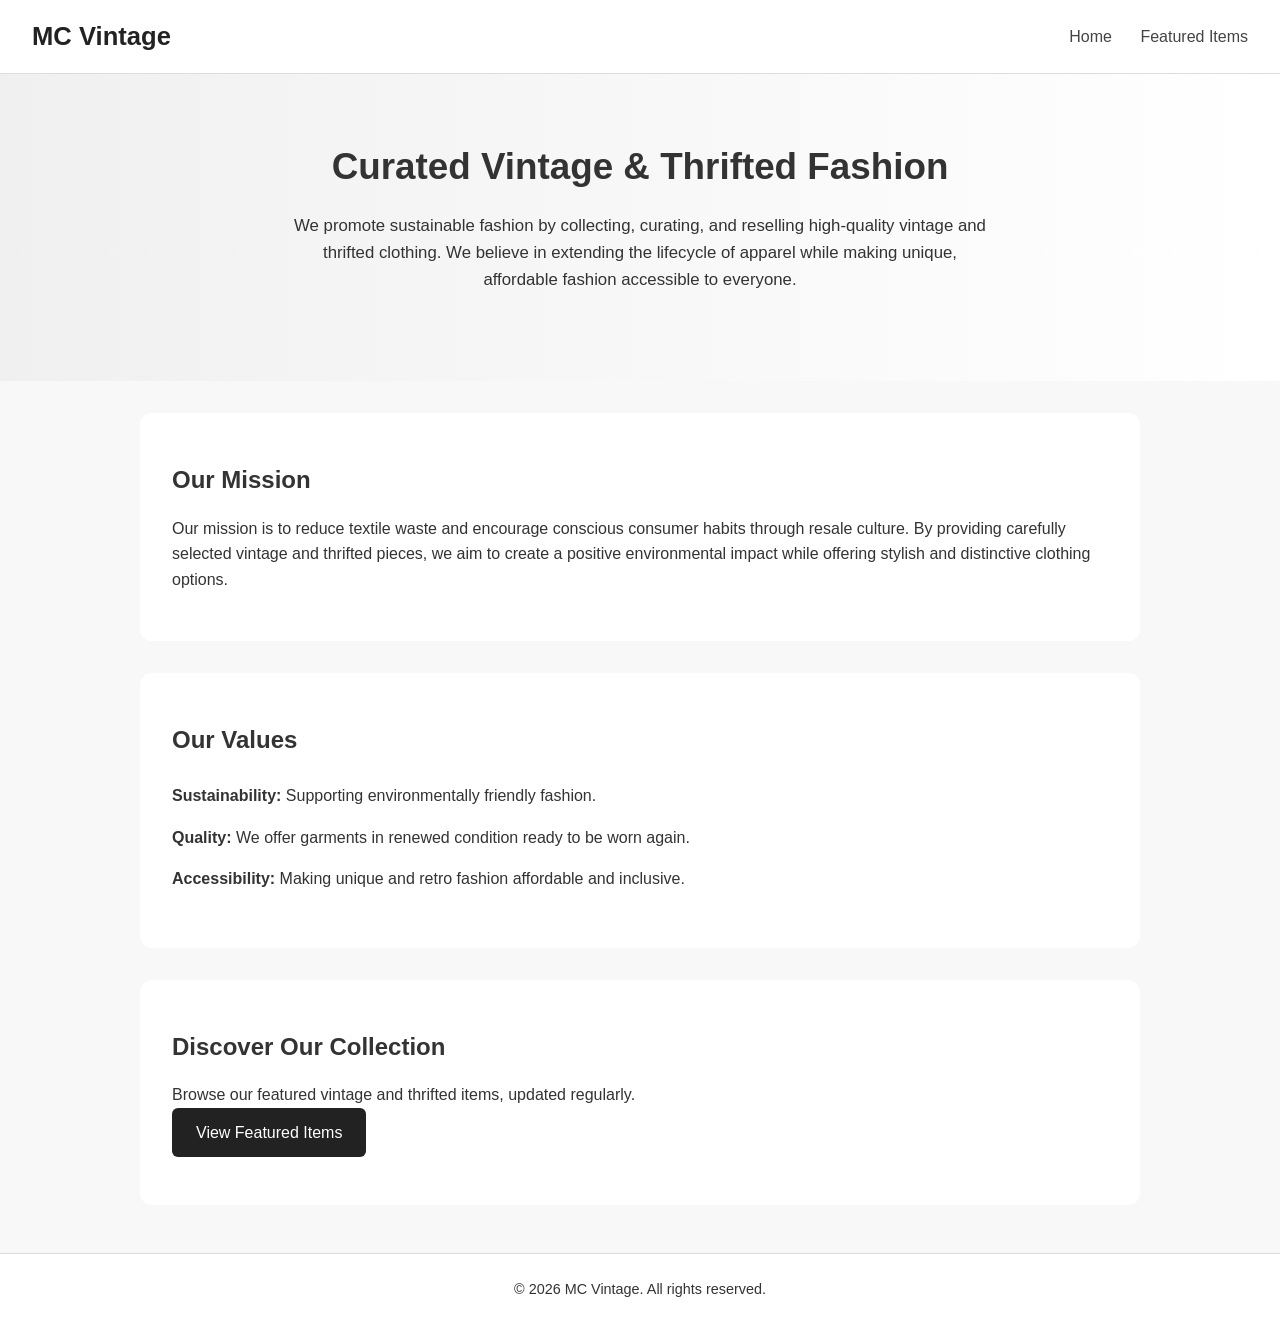
==== index.html @ 59627b0b "Update and rename indexfinal.html to index.html" ====
<!DOCTYPE html>
<html lang="en">
<head>
    <meta charset="UTF-8">
    <meta name="viewport" content="width=device-width, initial-scale=1.0">
    <title>MC Vintage | Sustainable Vintage Clothing</title>
    <link rel="stylesheet" href="style.css">
</head>
<body>

    
    <header>
        <h1>MC Vintage</h1>
        <nav>
            <a href="indexfinal.html">Home</a>
            <a href="featured.html">Featured Items</a>
        </nav>
    </header>

    
    <section class="hero">
        <h2>Curated Vintage & Thrifted Fashion</h2>
        <p>
            We promote sustainable fashion by collecting, curating, 
            and reselling high-quality vintage and thrifted clothing. We believe in extending the 
            lifecycle of apparel while making unique, affordable fashion accessible to everyone.
        </p>
        
    </section>

    
    <section class="about">
        <h2>Our Mission</h2>
        <p>
            Our mission is to reduce textile waste and encourage conscious consumer habits through 
            resale culture. By providing carefully selected vintage and thrifted pieces, we aim to 
            create a positive environmental impact while offering stylish and distinctive clothing 
            options.
        </p>
    </section>

    
    <section class="values">
        <h2>Our Values</h2>
        <ul>
            <li><strong>Sustainability:</strong> Supporting environmentally friendly fashion.</li>
            <li><strong>Quality:</strong> We offer garments in renewed condition ready to be worn again.</li>
            <li><strong>Accessibility:</strong> Making unique and retro fashion affordable and inclusive.</li>
        </ul>
    </section>

    
    <section class="cta">
        <h2>Discover Our Collection</h2>
        <p>Browse our featured vintage and thrifted items, updated regularly.</p>
        <a href="featured.html" class="btn">View Featured Items</a>
    </section>

    
    <footer>
        <p>&copy; 2026 MC Vintage. All rights reserved.</p>
    </footer>

</body>
</html>
---- style.css ----
.product-grid {
    display: grid;
    grid-template-columns: repeat(auto-fit, minmax(220px, 1fr));
    gap: 1.5rem;
    padding: 2rem;
}

.product-card {
    border: 1px solid #ddd;
    border-radius: 10px;
    padding: 1rem;
    text-align: center;
    background: #fff;
    transition: transform 0.2s ease, box-shadow 0.2s ease;
}

.product-card:hover {
    transform: translateY(-5px);
    box-shadow: 0 4px 10px rgba(0,0,0,0.1);
}

.product-card img {
    width: 100%;
    border-radius: 8px;
}

.price {
    font-weight: bold;
    color: #444;
}





* {
    margin: 0;
    padding: 0;
    box-sizing: border-box;
    font-family: "Segoe UI", Tahoma, Geneva, Verdana, sans-serif;
}

body {
    background-color: #f8f8f8;
    color: #333;
    line-height: 1.6;
}



header {
    background: #ffffff;
    padding: 1rem 2rem;
    display: flex;
    justify-content: space-between;
    align-items: center;
    border-bottom: 1px solid #ddd;
}

header h1 {
    font-size: 1.6rem;
    color: #222;
}

nav a {
    margin-left: 1.5rem;
    text-decoration: none;
    color: #444;
    font-weight: 500;
}

nav a:hover {
    color: #000;
}



.hero {
    background: linear-gradient(to right, #f0f0f0, #ffffff);
    padding: 4rem 2rem;
    text-align: center;
}

.hero h2 {
    font-size: 2.3rem;
    margin-bottom: 1rem;
}

.hero p {
    max-width: 700px;
    margin: auto;
    margin-bottom: 1.5rem;
    font-size: 1.05rem;
}



.btn {
    display: inline-block;
    padding: 0.75rem 1.5rem;
    background: #222;
    color: #fff;
    border-radius: 6px;
    text-decoration: none;
    transition: background 0.3s ease;
}

.btn:hover {
    background: #444;
}



.about, .values, .cta {
    padding: 3rem 2rem;
    background: #ffffff;
    margin: 2rem auto;
    max-width: 1000px;
    border-radius: 12px;
}

.about h2, .values h2, .cta h2 {
    margin-bottom: 1rem;
}

.values ul {
    list-style: none;
    margin-top: 1rem;
}

.values li {
    padding: 0.5rem 0;
}



footer {
    text-align: center;
    padding: 1.5rem;
    background: #ffffff;
    border-top: 1px solid #ddd;
    margin-top: 3rem;
    font-size: 0.9rem;
}



@media (max-width: 768px) {
    header {
        flex-direction: column;
        gap: 0.75rem;
    }

    nav a {
        margin-left: 1rem;
    }

    .hero h2 {
        font-size: 1.9rem;
    }
}
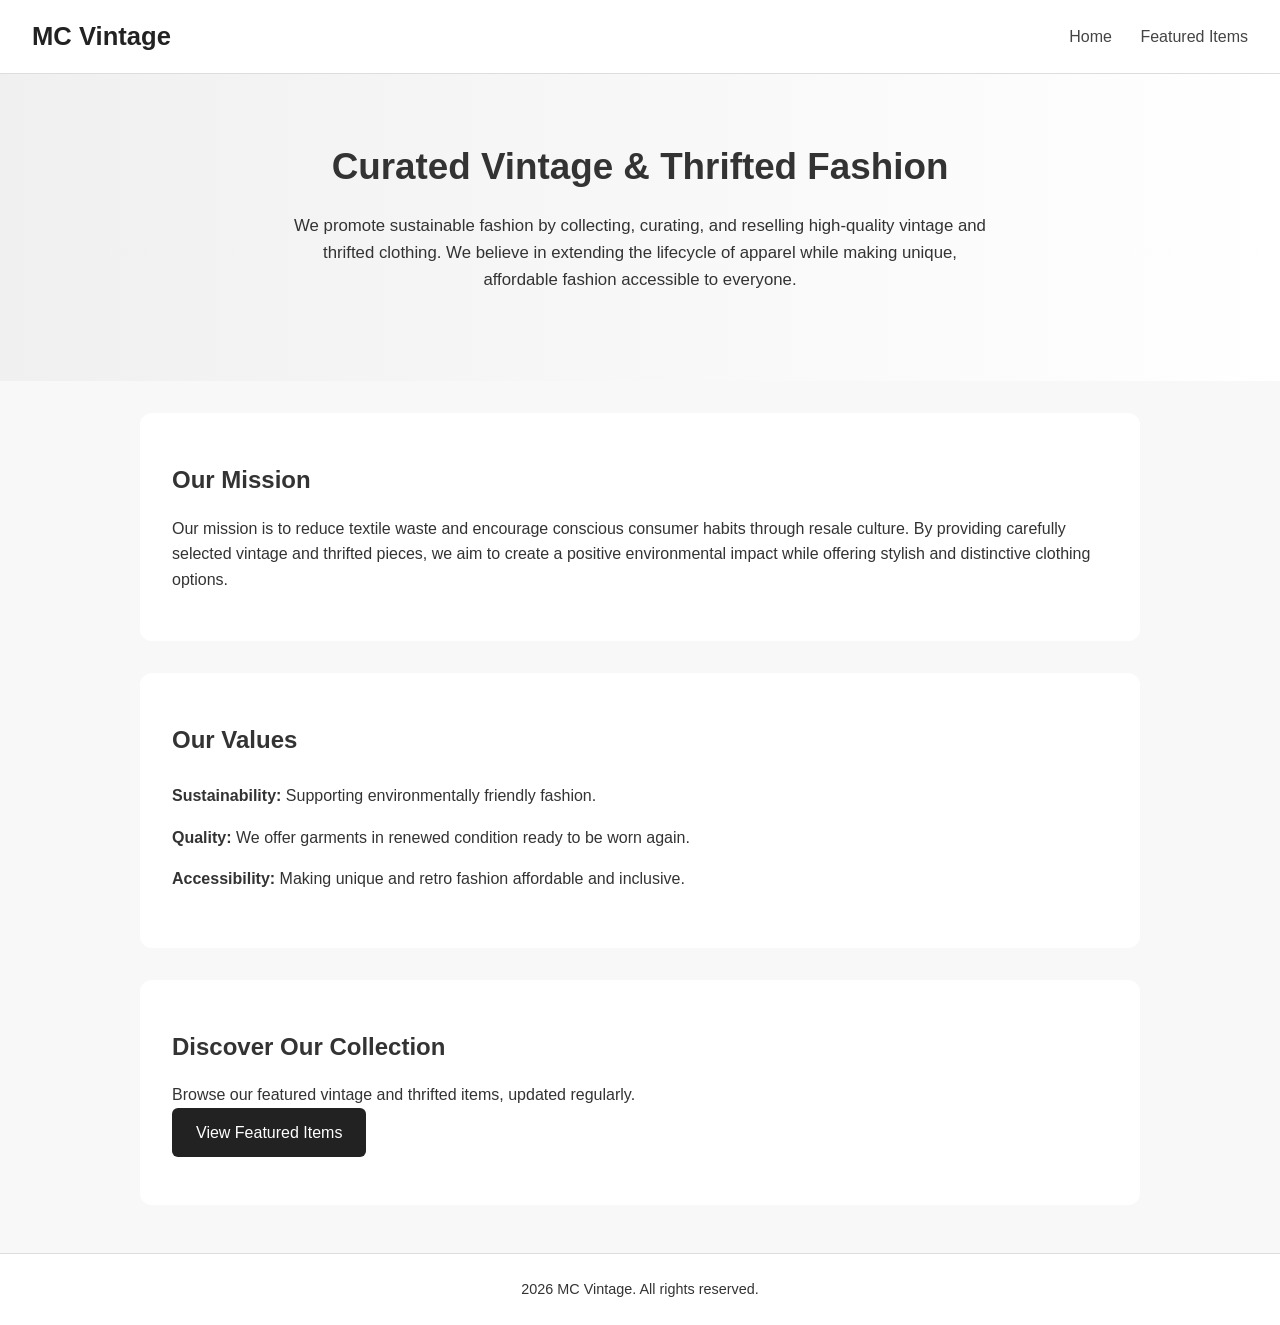
==== commit 87a8edcb: "Update index.html" ====
--- a/index.html
+++ b/index.html
@@ -12,7 +12,7 @@
     <header>
         <h1>MC Vintage</h1>
         <nav>
-            <a href="indexfinal.html">Home</a>
+            <a href="index.html">Home</a>
             <a href="featured.html">Featured Items</a>
         </nav>
     </header>
@@ -58,8 +58,11 @@
 
     
     <footer>
-        <p>&copy; 2026 MC Vintage. All rights reserved.</p>
+        <p>2026 MC Vintage. All rights reserved.</p>
     </footer>
 
 </body>
 </html>
+
+
+
